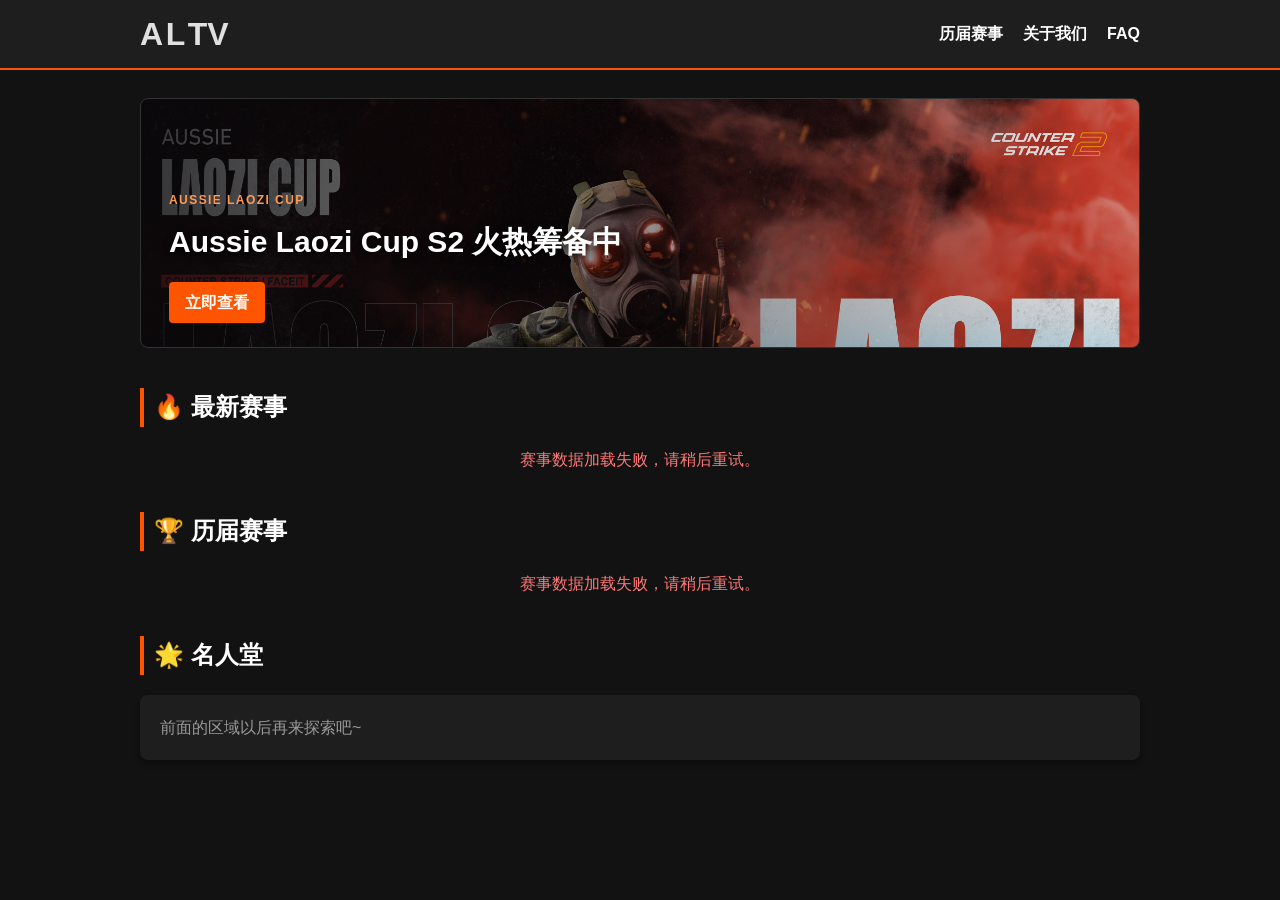
==== index.html @ 9692e14a "Added poster" ====
<!DOCTYPE html>
<html lang="zh-CN">
<head>
    <meta charset="UTF-8">
    <meta name="viewport" content="width=device-width, initial-scale=1.0">
    <title>CS2 Aussie Laozi Cup</title>
    <link rel="stylesheet" href="assets/css/style.css">
</head>
<body>
    <header>
        <div class="container">
            <a class="site-title" href="index.html" aria-label="返回主页">
                <h1 class="brand-title">
                    <span class="brand-short" aria-hidden="true"><span>A</span><span class="brand-letter-l">L</span><span class="brand-letters-tv">TV</span></span>
                    <span class="brand-full">Aussie Laozi TV</span>
                </h1>
            </a>
            <nav>
                <a href="history.html">历届赛事</a>
                <a href="about.html">关于我们</a>
                <a href="faq.html">FAQ</a>
            </nav>
        </div>
    </header>

    <main class="container">
        <section class="home-hero" aria-label="Aussie Laozi Cup S2">
            <div class="home-hero-content">
                <p class="home-hero-eyebrow">AUSSIE LAOZI CUP</p>
                <h2>Aussie Laozi Cup S2 火热筹备中</h2>
                <a class="home-hero-button" href="series.html?id=s2">立即查看</a>
            </div>
        </section>

        <section id="upcoming">
            <h2>🔥 最新赛事</h2>
            <div id="upcoming-series" class="series-grid">
                <p class="loading">正在加载赛事届次...</p>
            </div>
        </section>

        <section id="history">
            <h2>🏆 历届赛事</h2>
            <div id="series-list" class="series-grid" data-series-limit="1">
                <p class="loading">正在加载赛事届次...</p>
            </div>
        </section>

        <section id="hall-of-fame">
            <h2>🌟 名人堂</h2>
            <a class="card hall-of-fame-placeholder" href="hall-of-fame.html">
                <p>前面的区域以后再来探索吧~</p>
            </a>
        </section>
    </main>

    <script src="assets/js/script.js"></script>
</body>
</html>
---- assets/css/style.css ----
/* 全局基础设置 */
* {
    margin: 0;
    padding: 0;
    box-sizing: border-box;
    font-family: 'Segoe UI', Tahoma, Geneva, Verdana, sans-serif;
}

body {
    background-color: #121212; /* 暗黑背景 */
    color: #e0e0e0;
    line-height: 1.6;
}

.container {
    width: 80%;
    max-width: 1000px;
    margin: 0 auto;
    padding: 20px 0;
}

/* 头部导航 */
header {
    background-color: #1e1e1e;
    border-bottom: 2px solid #ff5500; /* 亮橙色点缀 */
    padding: 15px 0;
}

header .container {
    display: flex;
    justify-content: space-between;
    align-items: center;
    padding: 0;
}

header .site-title {
    color: inherit;
    text-decoration: none;
}

.brand-title {
    font-size: clamp(24px, 3vw, 32px);
    line-height: 1.2;
    min-width: 250px;
    position: relative;
}

.brand-short {
    display: inline-flex;
    transition: opacity 0.35s ease;
}

.brand-letter-l,
.brand-letters-tv {
    display: inline-block;
    transition: opacity 0.35s ease, transform 0.45s cubic-bezier(0.2, 0.8, 0.2, 1);
}

.brand-letter-l {
    margin-left: 0.08em;
}

.brand-letters-tv {
    margin-left: 0.08em;
}

.brand-full {
    font-size: clamp(20px, 2.6vw, 28px);
    left: 0;
    opacity: 0;
    position: absolute;
    top: 50%;
    transform: translate(12px, -50%);
    transition: opacity 0.4s ease, transform 0.45s cubic-bezier(0.2, 0.8, 0.2, 1);
    white-space: nowrap;
}

.site-title:hover .brand-letter-l,
.site-title:focus-visible .brand-letter-l {
    opacity: 0;
    transform: translateX(-8px);
}

.site-title:hover .brand-letters-tv,
.site-title:focus-visible .brand-letters-tv {
    opacity: 0;
    transform: translateX(12px);
}

.site-title:hover .brand-short,
.site-title:focus-visible .brand-short {
    opacity: 0;
}

.site-title:hover .brand-full,
.site-title:focus-visible .brand-full {
    opacity: 1;
    transform: translate(0, -50%);
}

@media (prefers-reduced-motion: reduce) {
    .brand-short,
    .brand-letter-l,
    .brand-letters-tv,
    .brand-full {
        transition: none;
    }
}

header nav {
    align-items: center;
    display: flex;
    flex-shrink: 0;
    gap: 20px;
}

nav a {
    color: #ffffff;
    text-decoration: none;
    font-weight: bold;
    white-space: nowrap;
}

nav a:hover {
    color: #ff5500;
}

/* 区块通用样式 */
section {
    margin-top: 40px;
}

h2 {
    margin-bottom: 20px;
    color: #ffffff;
    border-left: 4px solid #ff5500;
    padding-left: 10px;
}

/* 卡片样式 */
.card {
    background-color: #1e1e1e;
    border-radius: 8px;
    padding: 20px;
    margin-bottom: 15px;
    box-shadow: 0 4px 6px rgba(0,0,0,0.3);
}

.about-card {
    margin-top: 40px;
}

.hall-of-fame-placeholder {
    align-items: center;
    color: #999;
    display: flex;
    justify-content: space-between;
    text-align: center;
    text-decoration: none;
    transition: border-color 0.2s, transform 0.2s;
}

.hall-of-fame-placeholder:hover {
    border: 1px solid #ff5500;
    transform: translateY(-2px);
}

.hall-of-fame-placeholder span {
    color: #ff5500;
    font-size: 14px;
}

.hall-of-fame-page {
    margin-top: 40px;
    text-align: center;
}

.hall-of-fame-page h2 {
    display: inline-block;
}

.hall-of-fame-page p {
    color: #c5c5c5;
    margin: 24px 0 12px;
}

.about-content h1,
.about-content h2,
.about-content h3 {
    margin-bottom: 18px;
}

.about-content h1,
.about-content h2,
.about-content h3,
.about-content p,
.about-content ul {
    margin-top: 16px;
}

.about-content p,
.about-content li {
    color: #c5c5c5;
}

.about-content ul {
    padding-left: 24px;
}

.about-content a {
    color: #ff5500;
}

.faq-page {
    margin-top: 40px;
}

.faq-page h2 {
    margin-bottom: 12px;
}

.faq-intro {
    color: #aaa;
    margin-bottom: 20px;
}

.faq-item {
    border-top: 1px solid #333;
    padding: 16px 0;
}

.faq-item summary {
    color: #fff;
    cursor: pointer;
    font-weight: 700;
}

.faq-item summary::marker {
    color: #ff5500;
}

.faq-item p {
    color: #c5c5c5;
    margin-top: 12px;
}

.home-hero {
    align-items: flex-end;
    background:
        linear-gradient(90deg, rgba(10, 10, 12, 0.82), rgba(10, 10, 12, 0.08)),
        url("../images/poster/poster_v1.png") center top / cover;
    border: 1px solid #333;
    border-radius: 8px;
    display: flex;
    min-height: 250px;
    margin-top: 8px;
    overflow: hidden;
    padding: 24px 28px;
}

.home-hero-content {
    max-width: 600px;
}

.home-hero-eyebrow {
    color: #ff9a52;
    font-size: 12px;
    font-weight: 700;
    letter-spacing: 0.12em;
}

.home-hero h2 {
    border: 0;
    font-size: clamp(22px, 3vw, 30px);
    margin: 8px 0 16px;
    padding: 0;
    text-shadow: 0 2px 8px rgba(0, 0, 0, 0.8);
}

.home-hero-button {
    background: #ff5500;
    border-radius: 4px;
    color: #fff;
    display: inline-block;
    font-weight: 700;
    padding: 8px 16px;
    text-decoration: none;
    transition: background 0.2s;
}

.home-hero-button:hover {
    background: #cc4400;
}

.series-grid {
    display: grid;
    gap: 16px;
    grid-template-columns: repeat(auto-fit, minmax(260px, 1fr));
}

.series-card {
    color: inherit;
    min-height: 160px;
    text-decoration: none;
    transition: border-color 0.2s, transform 0.2s;
}

.series-card:hover {
    border: 1px solid #ff5500;
    transform: translateY(-2px);
}

.series-card-heading {
    align-items: center;
    display: flex;
    gap: 12px;
    justify-content: space-between;
}

.series-card-heading h3 {
    color: #fff;
    font-size: 20px;
}

.series-card > p,
.series-page-heading > p {
    color: #999;
    margin-top: 12px;
}

.series-card > .series-card-meta {
    color: #aaa;
    font-size: 14px;
    margin-top: 8px;
    white-space: pre-line;
}

.series-card-meta strong,
.series-schedule-meta strong {
    color: #ff9a52;
    margin-right: 8px;
}

.series-page-heading > .series-schedule-meta {
    color: #bbb;
    margin-top: 8px;
    white-space: pre-line;
}

.series-status {
    border-radius: 999px;
    display: inline-block;
    font-size: 12px;
    font-weight: 700;
    padding: 4px 10px;
    white-space: nowrap;
}

.status-upcoming {
    background: #33230f;
    color: #ffc107;
}

.status-active {
    background: #12331a;
    color: #4caf50;
}

.status-completed {
    background: #292929;
    color: #aaa;
}

.series-card-footer {
    align-items: center;
    border-top: 1px solid #333;
    color: #999;
    display: flex;
    justify-content: space-between;
    margin-top: 18px;
    padding-top: 12px;
}

.series-card-footer span {
    color: #ff5500;
}

.series-card-awards {
    border-top: 1px solid #333;
    display: grid;
    gap: 8px;
    margin-top: 16px;
    padding-top: 12px;
}

.series-card-awards span {
    color: #ccc;
    font-size: 14px;
}

.series-card-awards > span:first-child > strong {
    color: #ff9a52;
    display: inline-block;
    margin-right: 8px;
    min-width: 42px;
}

.series-card-award-person {
    align-items: center;
    display: flex;
    gap: 8px;
}

.series-card-award-person > strong {
    color: #ff9a52;
    min-width: 42px;
}

.series-card-award-person small {
    color: #999;
    margin-left: auto;
}

.series-card-avatar {
    align-items: center;
    background: #393939;
    border-radius: 50%;
    color: #ff9a52;
    display: inline-flex;
    flex: 0 0 28px;
    height: 28px;
    justify-content: center;
    overflow: hidden;
    position: relative;
    width: 28px;
}

.series-card-avatar img {
    height: 100%;
    object-fit: cover;
    opacity: 0;
    position: absolute;
    transition: opacity 0.15s;
    width: 100%;
}

.series-card-avatar img.is-loaded {
    opacity: 1;
}

.series-card-avatar-fallback.is-hidden {
    opacity: 0;
}

.series-page-heading {
    background: #1e1e1e;
    border-radius: 8px;
    margin: 30px 0;
    padding: 28px;
    text-align: center;
}

.series-page-heading h2 {
    border: 0;
    font-size: clamp(26px, 4vw, 38px);
    margin: 12px 0;
    padding: 0;
}

.series-page-stats {
    align-items: baseline;
    color: #999;
    display: flex;
    gap: 8px;
    justify-content: center;
    margin-top: 20px;
}

.series-page-stats span:first-child {
    color: #ff5500;
    font-size: 28px;
    font-weight: 700;
}

.series-awards {
    margin: 32px 0;
}

.champion-overview {
    margin-bottom: 16px;
}

.champion-heading,
.award-player {
    align-items: center;
    display: flex;
    gap: 14px;
}

.trophy-mark {
    font-size: 32px;
}

.champion-heading > div > span,
.player-tournament-stats > span {
    color: #999;
    font-size: 13px;
}

.champion-heading h3,
.award-panel h3 {
    color: #ff9a52;
    font-size: 20px;
}

.champion-captain {
    color: #bbb;
    margin-top: 12px;
}

.champion-captain strong {
    color: #fff;
}

.roster-heading {
    border: 0;
    font-size: 16px;
    margin: 22px 0 10px;
    padding: 0;
}

.champion-roster {
    display: grid;
    gap: 10px;
    grid-template-columns: repeat(auto-fit, minmax(220px, 1fr));
    list-style: none;
}

.champion-player {
    align-items: center;
    background: #252525;
    border-radius: 8px;
    display: grid;
    grid-template-columns: 44px minmax(0, 1fr);
    padding: 10px;
}

.champion-avatar {
    align-items: center;
    background: #393939;
    border-radius: 50%;
    color: #ff9a52;
    display: inline-flex;
    grid-row: span 2;
    height: 42px;
    justify-content: center;
    overflow: hidden;
    width: 42px;
}

.champion-avatar img {
    height: 100%;
    object-fit: cover;
    width: 100%;
}

.champion-avatar img:not([hidden]) {
    display: block;
}

.champion-player-name {
    color: #eee;
    font-weight: 700;
}

.captain-badge {
    background: #33230f;
    border-radius: 999px;
    color: #ffc107;
    font-size: 11px;
    margin-left: 6px;
    padding: 2px 7px;
}

.mvp-badge {
    background: #32213a;
    border-radius: 999px;
    color: #df9cff;
    font-size: 11px;
    margin-left: 6px;
    padding: 2px 7px;
}

.faceit-player-link {
    color: #888;
    font-size: 12px;
    overflow-wrap: anywhere;
    text-decoration: none;
}

.faceit-player-link:hover,
.award-player a:hover {
    color: #ff9a52;
    text-decoration: underline;
}

.award-panel {
    background: #1e1e1e;
    border-radius: 8px;
    padding: 20px;
}

.award-player {
    margin-top: 14px;
}

.player-tournament-stats {
    display: grid;
    gap: 12px;
    grid-template-columns: repeat(auto-fit, minmax(90px, 1fr));
    margin-top: 18px;
}

.player-tournament-stats > span {
    background: #252525;
    border-radius: 6px;
    padding: 10px;
    text-align: center;
}

.award-player a {
    color: #eee;
    text-decoration: none;
}

.player-tournament-stats > span strong {
    color: #fff;
    display: block;
    font-size: 18px;
}

/* 焦点比赛样式 */
.highlight {
    text-align: center;
    border: 1px solid #333;
}

.time {
    color: #888;
    margin-bottom: 15px;
}

.matchup {
    font-size: 24px;
    font-weight: bold;
    margin-bottom: 20px;
}

.vs {
    color: #ff5500;
    margin: 0 15px;
}

.btn {
    display: inline-block;
    background-color: #ff5500;
    color: #fff;
    padding: 10px 20px;
    text-decoration: none;
    border-radius: 4px;
    font-weight: bold;
    transition: background 0.3s;
}

.btn:hover {
    background-color: #cc4400;
}

/* 历史战绩列表样式 */
.match-result {
    display: grid;
    grid-template-columns: minmax(180px, 0.8fr) minmax(340px, 1.6fr) auto;
    align-items: start;
    gap: 20px;
}

.match-link {
    color: inherit;
    text-decoration: none;
    position: relative;
    transition: border-color 0.2s, transform 0.2s;
}

.match-link:hover {
    border: 1px solid #ff5500;
    transform: translateY(-2px);
}

.details-hint {
    color: #ff5500;
    font-size: 13px;
    margin-left: 15px;
}

.back-link {
    color: #ff5500;
    display: inline-block;
    margin: 20px 0;
    text-decoration: none;
}

.match-summary {
    text-align: center;
}

.match-summary h2 span {
    color: #ff5500;
    margin: 0 12px;
}

.match-stage {
    color: #ff5500;
    font-weight: bold;
}

.team-detail h3 {
    color: #ff5500;
    margin-bottom: 15px;
}

.table-wrapper {
    overflow-x: auto;
}

table {
    border-collapse: collapse;
    min-width: 680px;
    width: 100%;
}

.player-stats-table {
    table-layout: fixed;
    min-width: 720px;
}

.player-name-column {
    width: 202px;
}

.player-stat-column {
    width: 74px;
}

th, td {
    border-bottom: 1px solid #333;
    padding: 10px 8px;
    text-align: left;
}

th {
    color: #aaa;
    font-size: 13px;
}

.player-stats-table th:not(:first-child),
.player-stats-table td:not(:first-child) {
    text-align: center;
    white-space: nowrap;
}

.player-stats-table th:first-child,
.player-stats-table td:first-child {
    overflow: hidden;
    text-overflow: ellipsis;
    white-space: nowrap;
}

.empty-state, .error-message, .loading {
    color: #aaa;
    text-align: center;
}

.error-message {
    color: #ff7777;
}

@media (max-width: 700px) {
    header .container {
        align-items: flex-start;
        flex-direction: column;
        gap: 12px;
        padding: 0;
    }

    header nav {
        flex-wrap: wrap;
        gap: 14px;
        padding-bottom: 4px;
    }

    .home-hero {
        background-position: center top;
        min-height: 220px;
        padding: 20px;
    }

    .match-result {
        align-items: flex-start;
        grid-template-columns: 1fr;
        gap: 12px;
    }

    .details-hint {
        margin-left: 0;
    }
}

.match-info h3 {
    font-size: 16px;
    color: #ff5500;
    margin-bottom: 8px;
}

.match-info p {
    color: #888;
    font-size: 14px;
}

.score-board {
    display: grid;
    grid-template-columns: minmax(110px, 1fr) auto minmax(110px, 1fr);
    align-items: center;
    gap: 12px;
    font-size: 16px;
    font-weight: bold;
    min-width: 0;
}

.score-team {
    min-width: 0;
    overflow: hidden;
    text-overflow: ellipsis;
    white-space: nowrap;
}

.score-team-a {
    text-align: right;
}

.score-team-b {
    text-align: left;
}

.winner {
    color: #4caf50; /* 胜利者显示为绿色 */
}

.score {
    margin: 0;
    background-color: #333;
    padding: 5px 10px;
    border-radius: 4px;
    min-width: 84px;
    text-align: center;
    white-space: nowrap;
}

.match-heading {
    margin: 24px 0;
    text-align: center;
}

.match-heading > p:last-of-type {
    color: #888;
    margin-bottom: 16px;
}

.series-score {
    align-items: center;
    display: grid;
    grid-template-columns: minmax(0, 1fr) minmax(160px, auto) minmax(0, 1fr);
    gap: 18px;
    margin-top: 28px;
    text-align: center;
}

.series-team {
    font-size: clamp(15px, 2vw, 22px);
    font-weight: 700;
    overflow-wrap: anywhere;
}

.series-score-center {
    display: grid;
    gap: 2px;
}

.series-format, .series-status {
    color: #999;
    font-size: 13px;
}

.series-score-center strong {
    font-size: 34px;
    line-height: 1.2;
}

.series-score-center i, .map-score-line i {
    color: #777;
    font-size: 0.7em;
    font-style: normal;
    margin: 0 5px;
}

.map-selector {
    display: grid;
    gap: 10px;
    grid-template-columns: repeat(auto-fit, minmax(145px, 1fr));
    margin: 18px 0 24px;
}

.map-card {
    background: #1e1e1e;
    border: 1px solid transparent;
    border-radius: 8px;
    color: #e0e0e0;
    cursor: pointer;
    display: grid;
    gap: 4px;
    min-height: 72px;
    padding: 12px 16px;
    text-align: left;
}

.map-card:hover, .map-card.is-active {
    border-color: #777;
    box-shadow: inset 3px 0 #ff5500;
}

.map-card.is-active .map-card-score {
    color: #ff5500;
}

.map-card-score {
    font-size: 16px;
    font-weight: 700;
}

.map-card-name {
    color: #999;
    font-size: 13px;
}

.selected-map-data {
    min-height: 80px;
}

.map-summary {
    text-align: center;
}

.map-summary > p {
    color: #999;
    margin-bottom: 12px;
}

.map-score-line {
    align-items: center;
    display: grid;
    font-size: clamp(14px, 2vw, 20px);
    font-weight: 700;
    gap: 14px;
    grid-template-columns: minmax(0, 1fr) minmax(100px, auto) minmax(0, 1fr);
}

.map-score-line > :first-child {
    text-align: right;
}

.map-score-line > :last-child {
    text-align: left;
}

.map-score-line strong {
    background: #292929;
    border-radius: 6px;
    min-width: 100px;
    padding: 6px 10px;
    white-space: nowrap;
}

@media (max-width: 700px) {
    .match-result {
        grid-template-columns: 1fr;
        gap: 12px;
    }

    .score-board {
        grid-template-columns: minmax(0, 1fr) auto minmax(0, 1fr);
        width: 100%;
    }

    .series-score {
        grid-template-columns: 1fr;
        gap: 10px;
    }

}
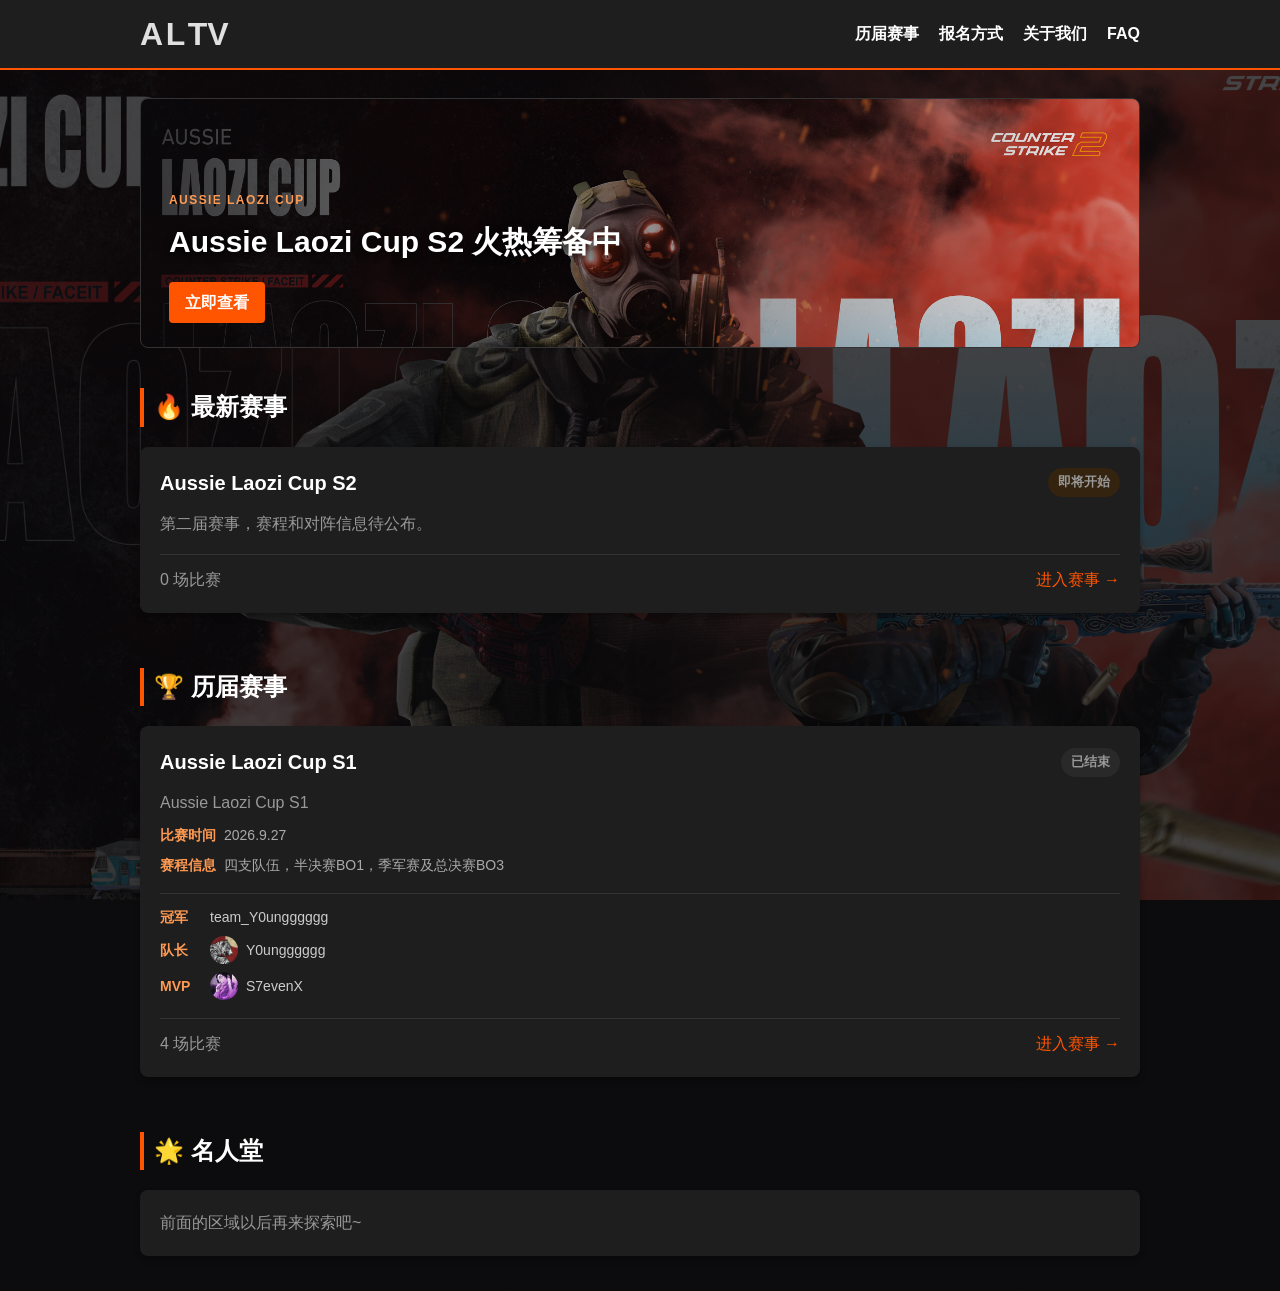
==== commit 1fa7ae9b: "Register page" ====
--- a/index.html
+++ b/index.html
@@ -17,6 +17,7 @@
             </a>
             <nav>
                 <a href="history.html">历届赛事</a>
+                <a href="registration.html">报名方式</a>
                 <a href="about.html">关于我们</a>
                 <a href="faq.html">FAQ</a>
             </nav>
--- a/assets/css/style.css
+++ b/assets/css/style.css
@@ -7,7 +7,10 @@
 }
 
 body {
-    background-color: #121212; /* 暗黑背景 */
+    background:
+        linear-gradient(rgba(10, 10, 12, 0.76), rgba(10, 10, 12, 0.76)),
+        url("../images/poster/poster_v1.png") center center / cover fixed;
+    background-color: #121212;
     color: #e0e0e0;
     line-height: 1.6;
 }
@@ -444,6 +447,10 @@
     width: 100%;
 }
 
+.series-card-avatar img.series-card-avatar-fallback {
+    opacity: 1;
+}
+
 .series-card-avatar img.is-loaded {
     opacity: 1;
 }
@@ -555,12 +562,14 @@
     height: 42px;
     justify-content: center;
     overflow: hidden;
+    position: relative;
     width: 42px;
 }
 
 .champion-avatar img {
     height: 100%;
     object-fit: cover;
+    position: absolute;
     width: 100%;
 }
 
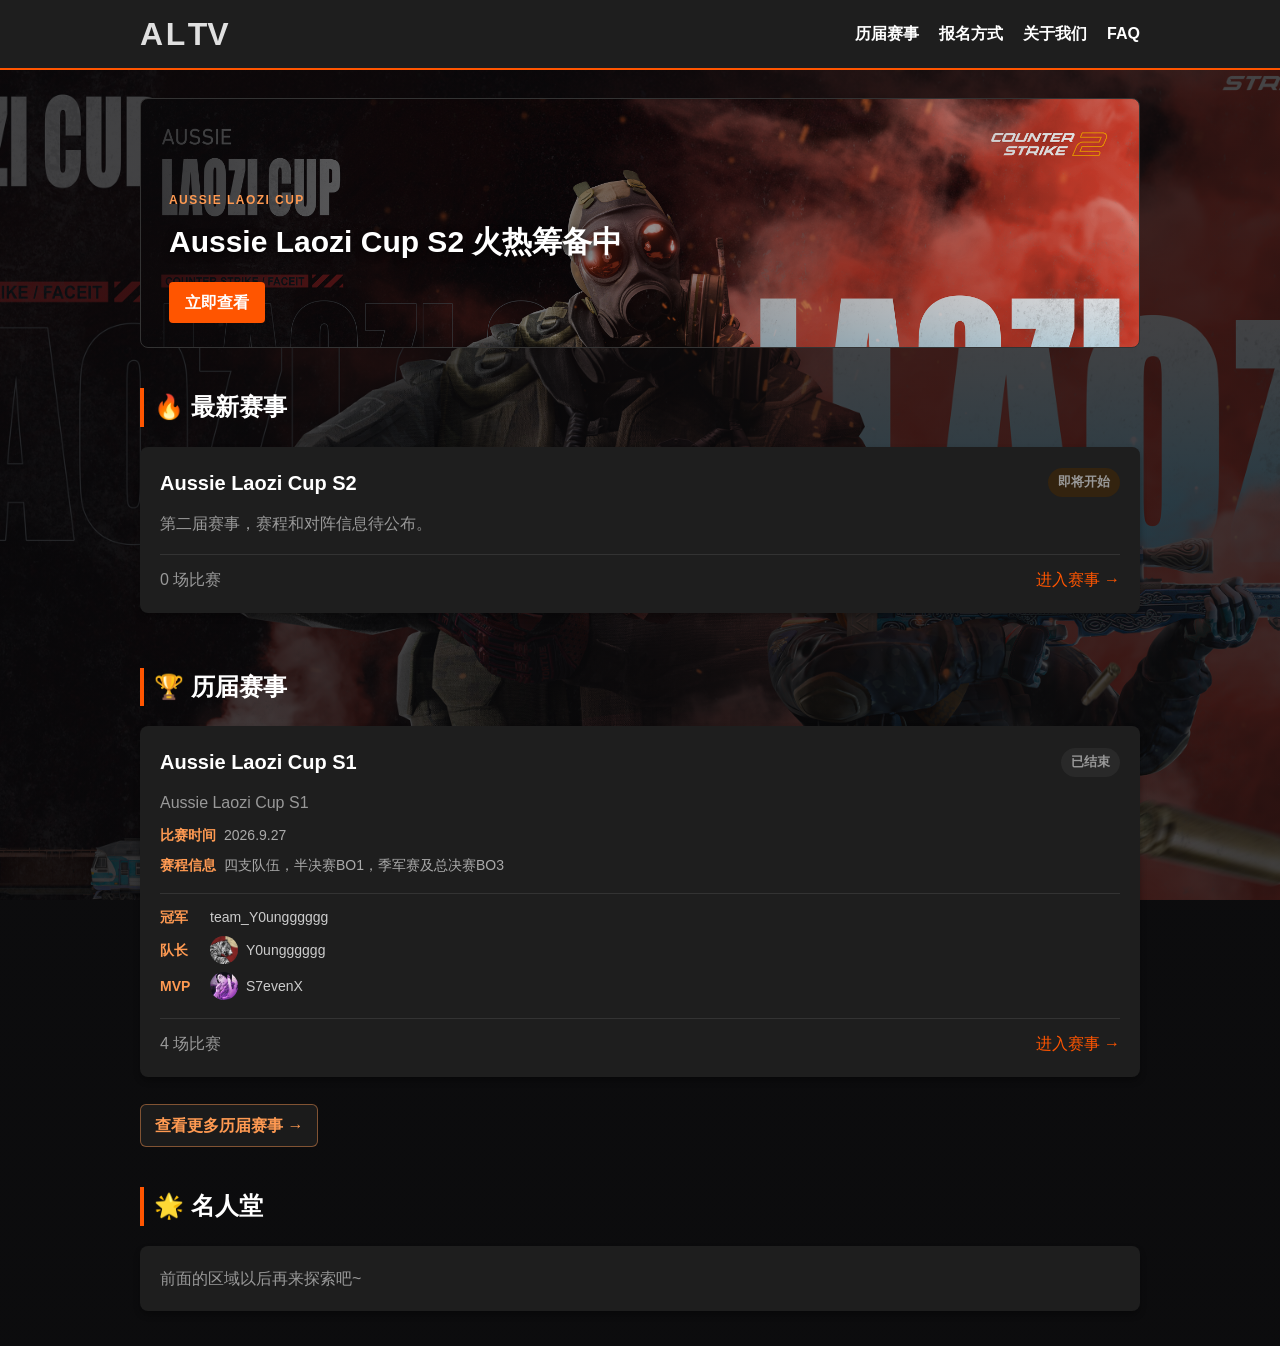
==== commit 156f1425: "Updated navigator" ====
--- a/index.html
+++ b/index.html
@@ -15,12 +15,17 @@
                     <span class="brand-full">Aussie Laozi TV</span>
                 </h1>
             </a>
-            <nav>
-                <a href="history.html">历届赛事</a>
-                <a href="registration.html">报名方式</a>
-                <a href="about.html">关于我们</a>
-                <a href="faq.html">FAQ</a>
-            </nav>
+            <div class="mobile-nav">
+                <button class="mobile-nav-toggle" type="button" aria-label="打开导航菜单" aria-expanded="false" aria-controls="site-navigation">
+                    <span class="mobile-nav-icon" aria-hidden="true"><span></span><span></span><span></span></span>
+                </button>
+                <nav id="site-navigation">
+                    <a href="history.html">历届赛事</a>
+                    <a href="registration.html">报名方式</a>
+                    <a href="about.html">关于我们</a>
+                    <a href="faq.html">FAQ</a>
+                </nav>
+            </div>
         </div>
     </header>
 
@@ -45,6 +50,7 @@
             <div id="series-list" class="series-grid" data-series-limit="1">
                 <p class="loading">正在加载赛事届次...</p>
             </div>
+            <a class="history-more-link" href="history.html">查看更多历届赛事 →</a>
         </section>
 
         <section id="hall-of-fame">
@@ -56,5 +62,6 @@
     </main>
 
     <script src="assets/js/script.js"></script>
+    <script src="assets/js/navigation.js"></script>
 </body>
 </html>
--- a/assets/css/style.css
+++ b/assets/css/style.css
@@ -27,6 +27,9 @@
     background-color: #1e1e1e;
     border-bottom: 2px solid #ff5500; /* 亮橙色点缀 */
     padding: 15px 0;
+    position: sticky;
+    top: 0;
+    z-index: 100;
 }
 
 header .container {
@@ -108,6 +111,14 @@
     .brand-full {
         transition: none;
     }
+}
+
+.mobile-nav {
+    display: contents;
+}
+
+.mobile-nav-toggle {
+    display: none;
 }
 
 header nav {
@@ -388,6 +399,27 @@
     color: #ff5500;
 }
 
+.history-more-link {
+    color: #ff9a52;
+    display: block;
+    font-weight: 700;
+    margin: 12px auto 0 0;
+    padding: 8px 14px;
+    border: 1px solid rgba(255, 154, 82, 0.45);
+    border-radius: 6px;
+    background: rgba(30, 30, 30, 0.88);
+    text-decoration: none;
+    width: fit-content;
+    transition: background-color 0.2s, border-color 0.2s, color 0.2s;
+}
+
+.history-more-link:hover,
+.history-more-link:focus-visible {
+    background: rgba(255, 85, 0, 0.16);
+    border-color: #ff5500;
+    color: #ff5500;
+}
+
 .series-card-awards {
     border-top: 1px solid #333;
     display: grid;
@@ -795,16 +827,89 @@
 
 @media (max-width: 700px) {
     header .container {
-        align-items: flex-start;
-        flex-direction: column;
+        align-items: center;
+        flex-direction: row;
         gap: 12px;
         padding: 0;
     }
 
-    header nav {
-        flex-wrap: wrap;
-        gap: 14px;
-        padding-bottom: 4px;
+    .brand-title {
+        min-width: 0;
+    }
+
+    .mobile-nav {
+        display: block;
+        flex-shrink: 0;
+        position: relative;
+    }
+
+    .mobile-nav-toggle {
+        align-items: center;
+        background: #292929;
+        border: 1px solid #444;
+        border-radius: 6px;
+        color: #fff;
+        cursor: pointer;
+        display: flex;
+        font: inherit;
+        font-weight: 700;
+        justify-content: center;
+        min-height: 44px;
+        min-width: 44px;
+        padding: 10px;
+    }
+
+    .mobile-nav-toggle:hover,
+    .mobile-nav-toggle:focus-visible,
+    .mobile-nav-toggle[aria-expanded="true"] {
+        border-color: #ff5500;
+        color: #ff9a52;
+    }
+
+    .mobile-nav-icon {
+        display: grid;
+        gap: 4px;
+        width: 18px;
+    }
+
+    .mobile-nav-icon span {
+        background: currentColor;
+        border-radius: 2px;
+        height: 2px;
+        width: 100%;
+    }
+
+    .mobile-nav nav {
+        background: #1e1e1e;
+        border: 1px solid #444;
+        border-radius: 6px;
+        box-shadow: 0 8px 20px rgba(0, 0, 0, 0.45);
+        display: none;
+        flex-direction: column;
+        gap: 0;
+        min-width: 180px;
+        padding: 6px;
+        position: absolute;
+        right: 0;
+        top: calc(100% + 10px);
+        z-index: 20;
+    }
+
+    .mobile-nav.is-open nav {
+        display: flex;
+    }
+
+    .mobile-nav nav a {
+        align-items: center;
+        border-radius: 4px;
+        display: flex;
+        min-height: 44px;
+        padding: 8px 12px;
+    }
+
+    .mobile-nav nav a[aria-current="page"] {
+        background: #292929;
+        color: #ff9a52;
     }
 
     .home-hero {
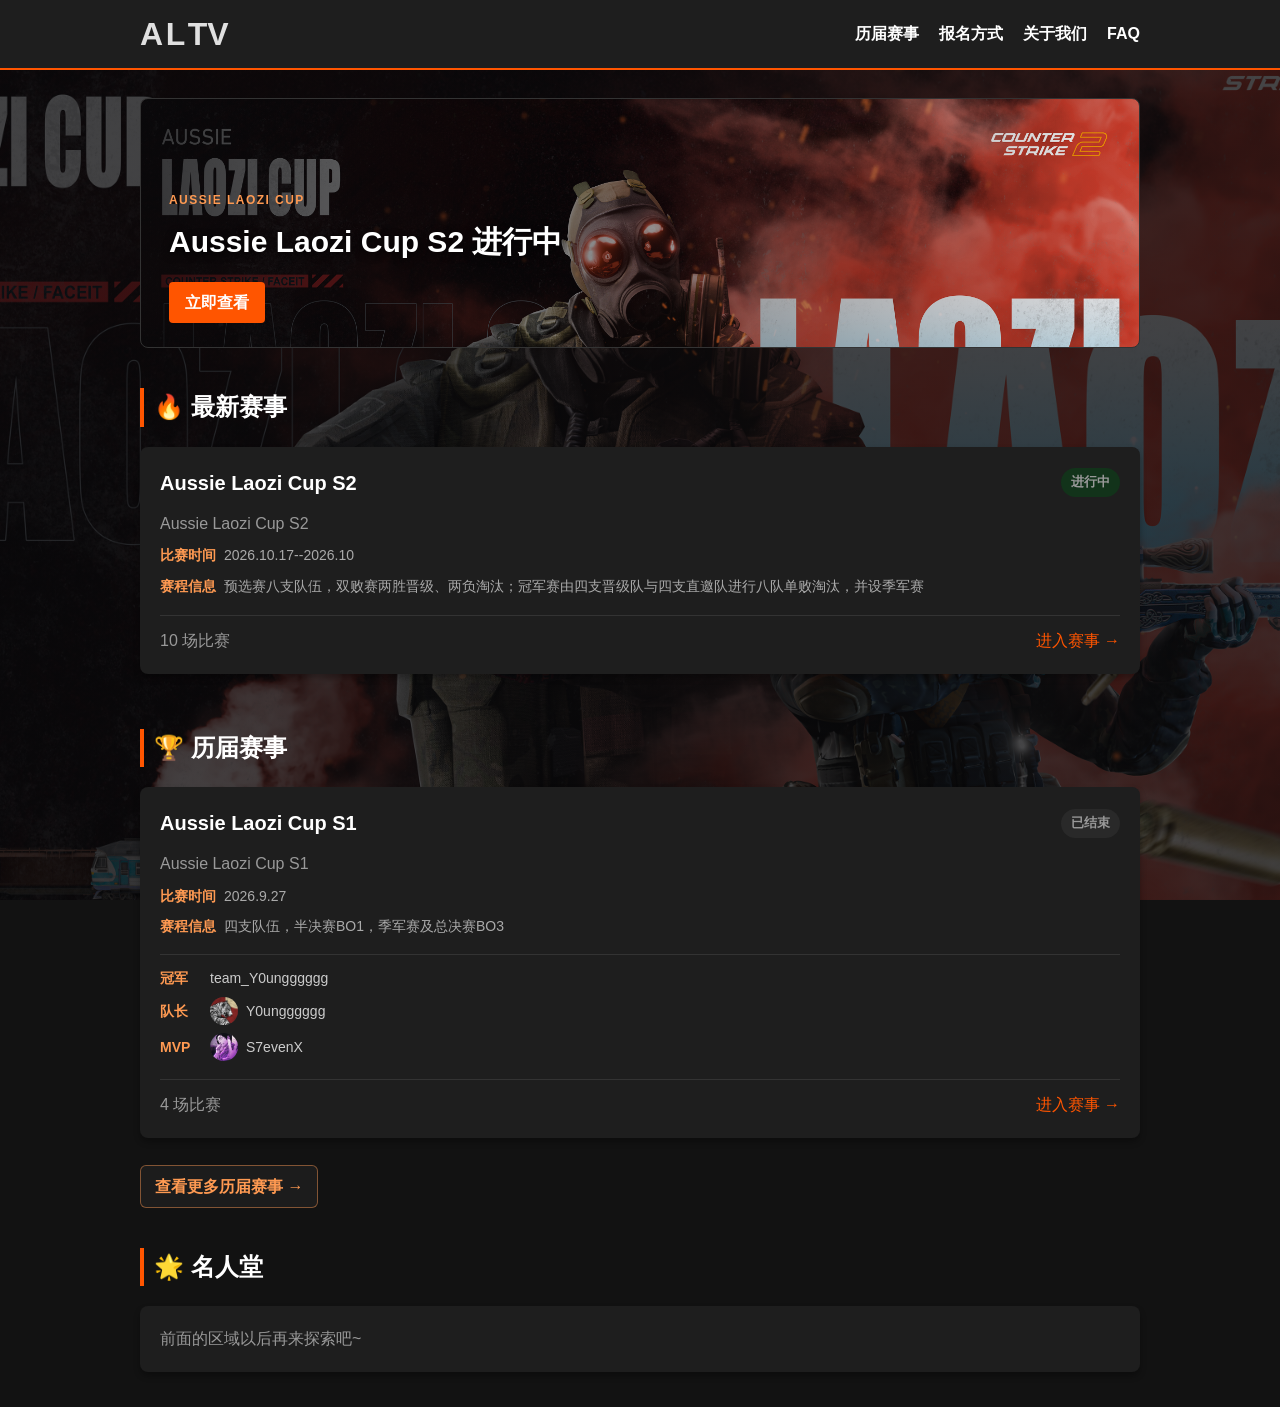
==== commit 3f18f2d3: "S2 Qualifier Update" ====
--- a/index.html
+++ b/index.html
@@ -33,7 +33,7 @@
         <section class="home-hero" aria-label="Aussie Laozi Cup S2">
             <div class="home-hero-content">
                 <p class="home-hero-eyebrow">AUSSIE LAOZI CUP</p>
-                <h2>Aussie Laozi Cup S2 火热筹备中</h2>
+                <h2>Aussie Laozi Cup S2 进行中</h2>
                 <a class="home-hero-button" href="series.html?id=s2">立即查看</a>
             </div>
         </section>
--- a/assets/css/style.css
+++ b/assets/css/style.css
@@ -7,12 +7,22 @@
 }
 
 body {
+    background-color: #121212;
+    color: #e0e0e0;
+    isolation: isolate;
+    line-height: 1.6;
+    position: relative;
+}
+
+body::before {
     background:
         linear-gradient(rgba(10, 10, 12, 0.76), rgba(10, 10, 12, 0.76)),
-        url("../images/poster/poster_v1.png") center center / cover fixed;
-    background-color: #121212;
-    color: #e0e0e0;
-    line-height: 1.6;
+        url("../images/poster/poster_v1.png") center center / cover;
+    content: "";
+    inset: 0;
+    pointer-events: none;
+    position: fixed;
+    z-index: -1;
 }
 
 .container {
@@ -506,6 +516,23 @@
     padding: 0;
 }
 
+.registration-cta {
+    background: #ff5500;
+    border-radius: 4px;
+    color: #fff;
+    display: inline-block;
+    font-weight: 700;
+    margin-top: 18px;
+    padding: 10px 18px;
+    text-decoration: none;
+    transition: background-color 0.2s;
+}
+
+.registration-cta:hover,
+.registration-cta:focus-visible {
+    background: #cc4400;
+}
+
 .series-page-stats {
     align-items: baseline;
     color: #999;
@@ -519,6 +546,215 @@
     color: #ff5500;
     font-size: 28px;
     font-weight: 700;
+}
+
+.series-phase-selector {
+    display: flex;
+    flex-wrap: wrap;
+    gap: 12px;
+    margin: 16px 0 24px;
+}
+
+.series-phase-button {
+    align-items: flex-start;
+    background: #1e1e1e;
+    border: 1px solid #393939;
+    border-radius: 8px;
+    color: #e0e0e0;
+    cursor: pointer;
+    display: flex;
+    flex: 1 1 180px;
+    flex-direction: column;
+    font: inherit;
+    gap: 4px;
+    min-height: 64px;
+    padding: 12px 16px;
+    text-align: left;
+}
+
+.series-phase-button:hover,
+.series-phase-button.is-active {
+    border-color: #ff5500;
+    box-shadow: inset 3px 0 #ff5500;
+}
+
+.series-phase-button.is-active > span {
+    color: #ff9a52;
+    font-weight: 700;
+}
+
+.series-phase-button small {
+    color: #999;
+}
+
+.tournament-bracket {
+    display: grid;
+    gap: 20px;
+    min-width: 0;
+}
+
+.bracket-section {
+    background: #1e1e1e;
+    border-radius: 8px;
+    overflow: hidden;
+}
+
+.bracket-section > h3,
+.bracket-unassigned > h3 {
+    background: #1e1e1e;
+    border-bottom: 2px solid #ff5500;
+    color: #e0e0e0;
+    font-size: 18px;
+    margin: 0;
+    padding: 14px 18px;
+}
+
+.bracket-description {
+    background: #1e1e1e;
+    border-left: 3px solid #ff5500;
+    border-radius: 4px;
+    color: #bbb;
+    padding: 10px 14px;
+}
+
+.bracket-rounds {
+    align-items: stretch;
+    display: flex;
+    gap: 26px;
+    overflow-x: auto;
+    padding: 18px;
+    position: relative;
+}
+
+.bracket-connectors {
+    inset: 0 auto auto 0;
+    overflow: visible;
+    pointer-events: none;
+    position: absolute;
+    z-index: 2;
+}
+
+.bracket-round {
+    background: #1e1e1e;
+    border-radius: 6px;
+    flex: 0 0 230px;
+    min-width: 0;
+    padding: 6px;
+    position: relative;
+}
+
+.bracket-round > h4 {
+    color: #aaa;
+    font-size: 14px;
+    margin: 0 0 14px;
+    min-height: 22px;
+    text-align: center;
+}
+
+.bracket-round-matches {
+    display: grid;
+    grid-template-rows: repeat(var(--bracket-rows), 76px);
+}
+
+.bracket-round-matches > .bracket-match-card {
+    align-self: center;
+}
+
+.bracket-match-card {
+    background: #252525;
+    border-left: 3px solid #555;
+    border-radius: 5px;
+    color: #e0e0e0;
+    display: grid;
+    font-size: 13px;
+    gap: 1px;
+    min-width: 0;
+    padding: 8px 10px;
+    position: relative;
+    text-decoration: none;
+    transition: background-color 0.15s, border-color 0.15s;
+    z-index: 3;
+}
+
+a.bracket-match-card:hover,
+a.bracket-match-card:focus-visible {
+    background: #303030;
+    border-left-color: #ff5500;
+}
+
+.bracket-match-card.is-pending {
+    border-left-color: #444;
+    color: #888;
+}
+
+.bracket-match-number {
+    align-items: center;
+    color: #999;
+    display: flex;
+    font-size: 11px;
+    gap: 6px;
+    justify-content: space-between;
+    margin-bottom: 4px;
+}
+
+.bracket-forfeit-tag {
+    background: rgb(255 85 0 / 14%);
+    border: 1px solid rgb(255 85 0 / 45%);
+    border-radius: 3px;
+    color: #ff9a52;
+    flex: 0 0 auto;
+    line-height: 1.3;
+    padding: 1px 5px;
+}
+
+.bracket-team-row {
+    align-items: center;
+    border-top: 1px solid rgb(255 255 255 / 8%);
+    display: flex;
+    gap: 8px;
+    justify-content: space-between;
+    min-width: 0;
+    padding: 5px 0;
+}
+
+.bracket-team-row > span {
+    overflow: hidden;
+    text-overflow: ellipsis;
+    white-space: nowrap;
+}
+
+.bracket-team-row > strong {
+    color: inherit;
+    flex: 0 0 auto;
+}
+
+.bracket-team-row.winner {
+    color: #4caf50;
+}
+
+.bracket-third-place {
+    border-top: 1px solid #333;
+    margin: 0 18px 18px;
+    padding-top: 14px;
+}
+
+.bracket-third-place > h4 {
+    color: #aaa;
+    font-size: 14px;
+    margin-bottom: 10px;
+}
+
+.bracket-third-place > .bracket-match-card {
+    max-width: 260px;
+}
+
+.bracket-unassigned {
+    border-radius: 8px;
+    overflow: hidden;
+}
+
+.bracket-unassigned > .match-result {
+    margin-top: 12px;
 }
 
 .series-awards {
@@ -826,6 +1062,10 @@
 }
 
 @media (max-width: 700px) {
+    body::before {
+        background-size: cover;
+    }
+
     header .container {
         align-items: center;
         flex-direction: row;
@@ -1019,6 +1259,14 @@
     line-height: 1.2;
 }
 
+.forfeit-note {
+    border-left: 3px solid #ff5500;
+    color: #ddd;
+    margin: 14px auto 0;
+    max-width: 520px;
+    text-align: center;
+}
+
 .series-score-center i, .map-score-line i {
     color: #777;
     font-size: 0.7em;
